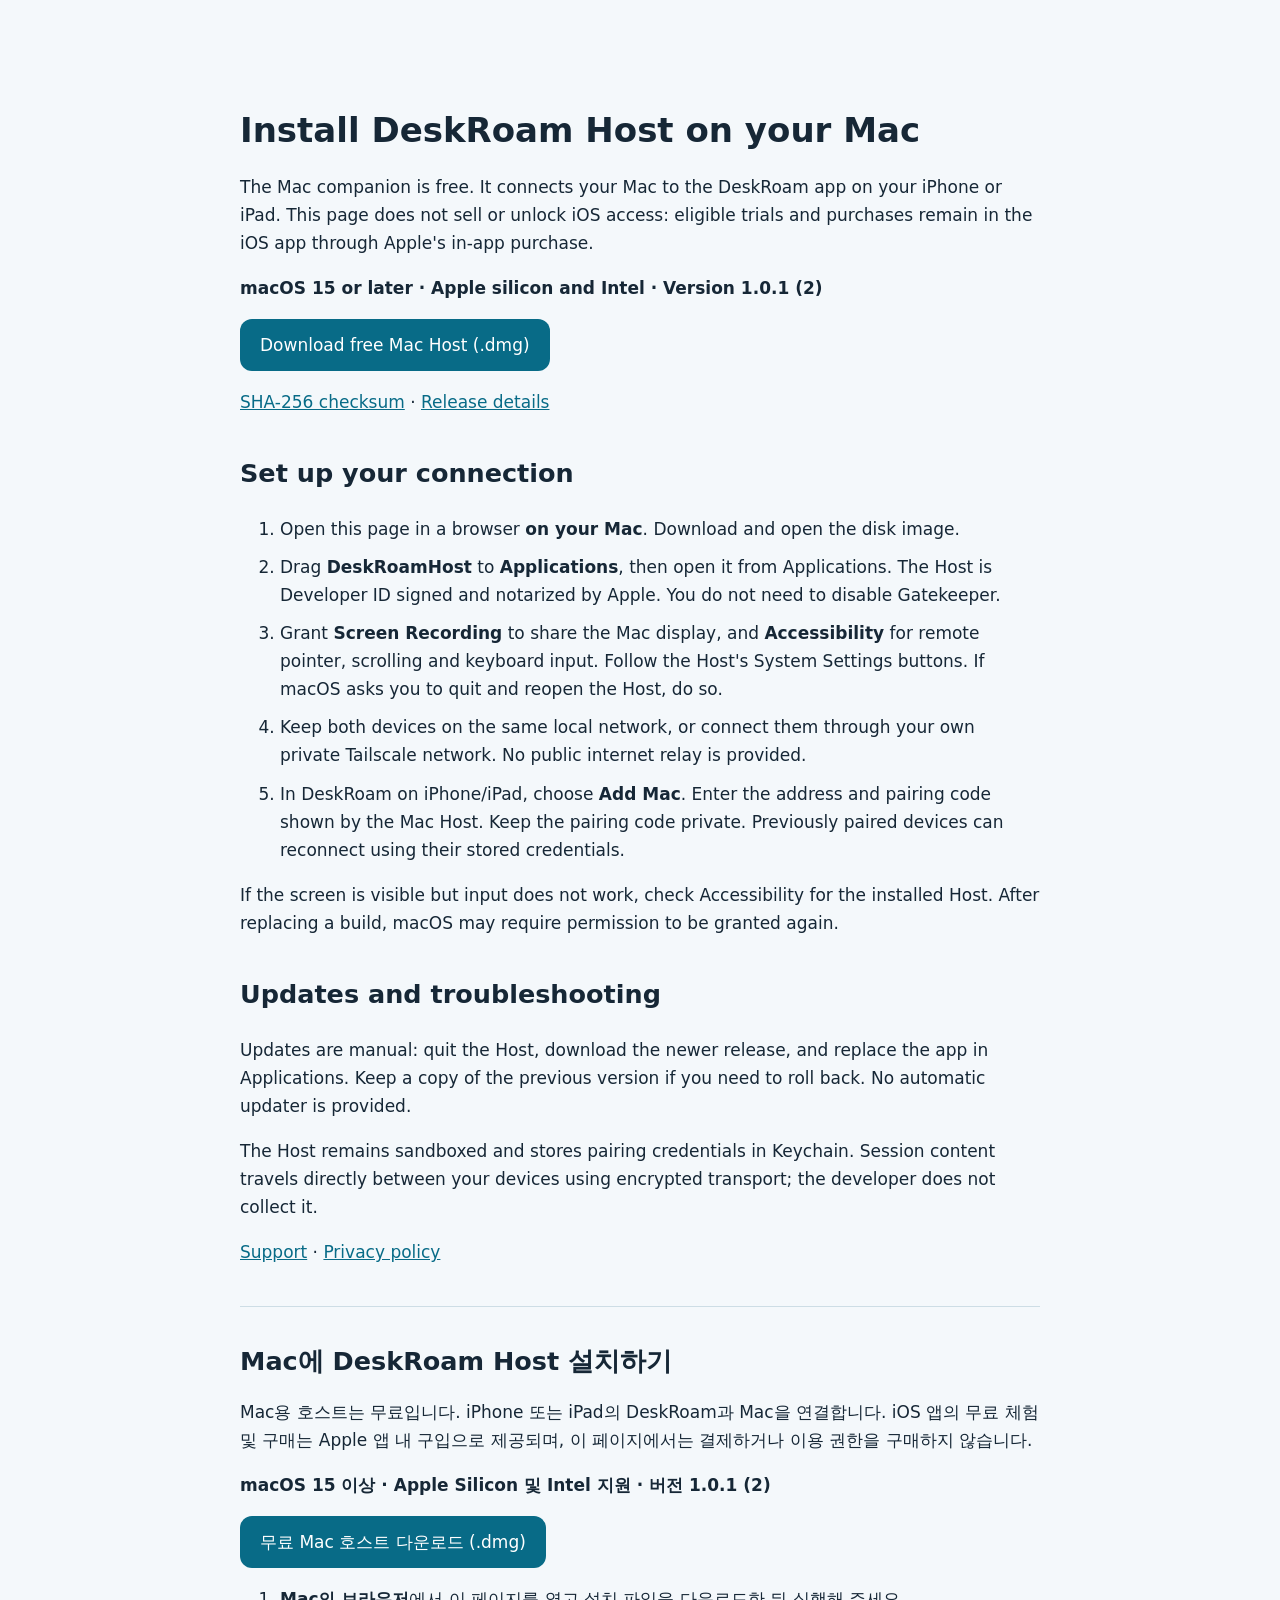
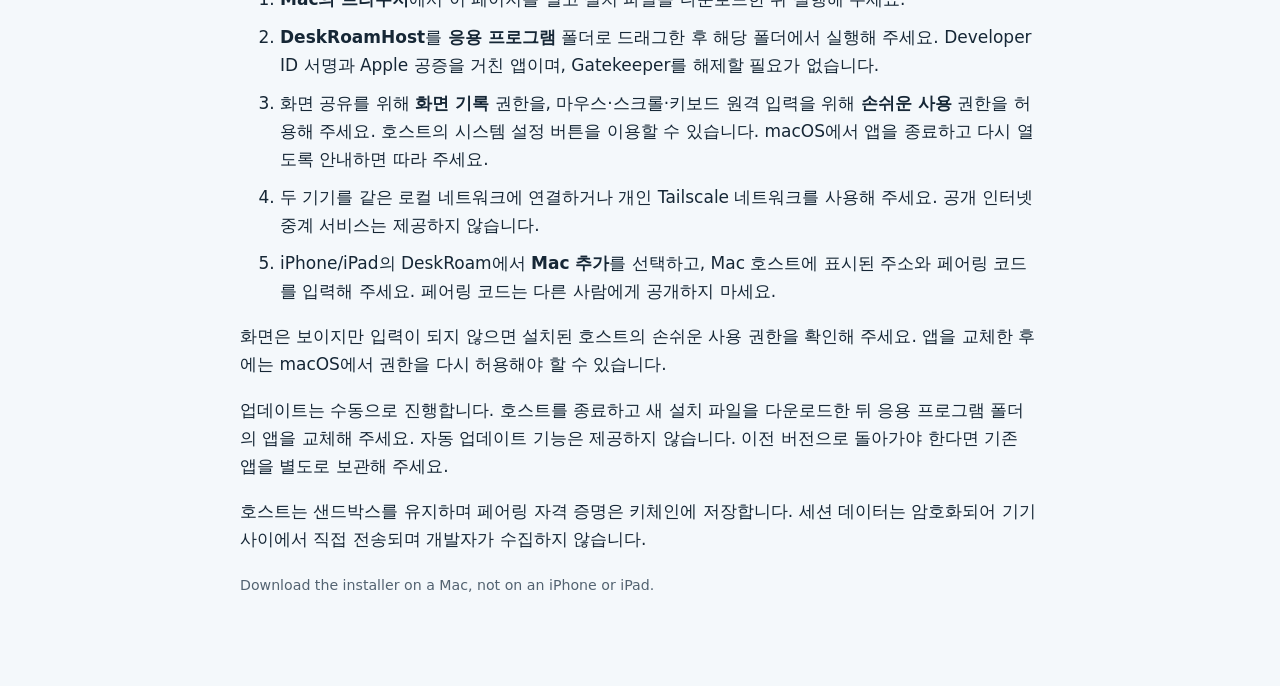
==== host.html @ 6f06b40e "Publish free DeskRoam Host installation guide" ====
<!doctype html>
<html lang="en"><head><meta charset="utf-8"><meta name="viewport" content="width=device-width,initial-scale=1"><title>Install DeskRoam Host</title>
<style>body{font:17px/1.65 system-ui,sans-serif;background:#f4f8fb;color:#162736;margin:0}main{max-width:800px;margin:60px auto;padding:28px}h1{line-height:1.15}a{color:#086b87}.download{display:inline-block;background:#086b87;color:white;padding:12px 20px;border-radius:12px;text-decoration:none}section{margin-top:36px}code{word-break:break-all}small{color:#536371}li{margin:10px 0}hr{border:0;border-top:1px solid #cddde5;margin:40px 0}</style></head>
<body><main><h1>Install DeskRoam Host on your Mac</h1>
<p>The Mac companion is free. It connects your Mac to the DeskRoam app on your iPhone or iPad. This page does not sell or unlock iOS access: eligible trials and purchases remain in the iOS app through Apple's in-app purchase.</p>
<p><strong>macOS 15 or later · Apple silicon and Intel · Version 1.0.1 (2)</strong></p>
<a class="download" href="https://github.com/kelvin1024/deskroam-privacy/releases/download/host-v1.0.1-build2/DeskRoamHost-1.0.1-2.dmg">Download free Mac Host (.dmg)</a>
<p><a href="https://github.com/kelvin1024/deskroam-privacy/releases/download/host-v1.0.1-build2/SHA256SUMS.txt">SHA-256 checksum</a> · <a href="https://github.com/kelvin1024/deskroam-privacy/releases/tag/host-v1.0.1-build2">Release details</a></p>
<section><h2>Set up your connection</h2><ol>
<li>Open this page in a browser <strong>on your Mac</strong>. Download and open the disk image.</li>
<li>Drag <strong>DeskRoamHost</strong> to <strong>Applications</strong>, then open it from Applications. The Host is Developer ID signed and notarized by Apple. You do not need to disable Gatekeeper.</li>
<li>Grant <strong>Screen Recording</strong> to share the Mac display, and <strong>Accessibility</strong> for remote pointer, scrolling and keyboard input. Follow the Host's System Settings buttons. If macOS asks you to quit and reopen the Host, do so.</li>
<li>Keep both devices on the same local network, or connect them through your own private Tailscale network. No public internet relay is provided.</li>
<li>In DeskRoam on iPhone/iPad, choose <strong>Add Mac</strong>. Enter the address and pairing code shown by the Mac Host. Keep the pairing code private. Previously paired devices can reconnect using their stored credentials.</li>
</ol><p>If the screen is visible but input does not work, check Accessibility for the installed Host. After replacing a build, macOS may require permission to be granted again.</p></section>
<section><h2>Updates and troubleshooting</h2><p>Updates are manual: quit the Host, download the newer release, and replace the app in Applications. Keep a copy of the previous version if you need to roll back. No automatic updater is provided.</p><p>The Host remains sandboxed and stores pairing credentials in Keychain. Session content travels directly between your devices using encrypted transport; the developer does not collect it.</p><p><a href="./support.html">Support</a> · <a href="./">Privacy policy</a></p></section>
<hr><section lang="ko"><h1>Mac에 DeskRoam Host 설치하기</h1>
<p>Mac용 호스트는 무료입니다. iPhone 또는 iPad의 DeskRoam과 Mac을 연결합니다. iOS 앱의 무료 체험 및 구매는 Apple 앱 내 구입으로 제공되며, 이 페이지에서는 결제하거나 이용 권한을 구매하지 않습니다.</p>
<p><strong>macOS 15 이상 · Apple Silicon 및 Intel 지원 · 버전 1.0.1 (2)</strong></p>
<a class="download" href="https://github.com/kelvin1024/deskroam-privacy/releases/download/host-v1.0.1-build2/DeskRoamHost-1.0.1-2.dmg">무료 Mac 호스트 다운로드 (.dmg)</a>
<ol><li><strong>Mac의 브라우저</strong>에서 이 페이지를 열고 설치 파일을 다운로드한 뒤 실행해 주세요.</li>
<li><strong>DeskRoamHost</strong>를 <strong>응용 프로그램</strong> 폴더로 드래그한 후 해당 폴더에서 실행해 주세요. Developer ID 서명과 Apple 공증을 거친 앱이며, Gatekeeper를 해제할 필요가 없습니다.</li>
<li>화면 공유를 위해 <strong>화면 기록</strong> 권한을, 마우스·스크롤·키보드 원격 입력을 위해 <strong>손쉬운 사용</strong> 권한을 허용해 주세요. 호스트의 시스템 설정 버튼을 이용할 수 있습니다. macOS에서 앱을 종료하고 다시 열도록 안내하면 따라 주세요.</li>
<li>두 기기를 같은 로컬 네트워크에 연결하거나 개인 Tailscale 네트워크를 사용해 주세요. 공개 인터넷 중계 서비스는 제공하지 않습니다.</li>
<li>iPhone/iPad의 DeskRoam에서 <strong>Mac 추가</strong>를 선택하고, Mac 호스트에 표시된 주소와 페어링 코드를 입력해 주세요. 페어링 코드는 다른 사람에게 공개하지 마세요.</li></ol>
<p>화면은 보이지만 입력이 되지 않으면 설치된 호스트의 손쉬운 사용 권한을 확인해 주세요. 앱을 교체한 후에는 macOS에서 권한을 다시 허용해야 할 수 있습니다.</p>
<p>업데이트는 수동으로 진행합니다. 호스트를 종료하고 새 설치 파일을 다운로드한 뒤 응용 프로그램 폴더의 앱을 교체해 주세요. 자동 업데이트 기능은 제공하지 않습니다. 이전 버전으로 돌아가야 한다면 기존 앱을 별도로 보관해 주세요.</p>
<p>호스트는 샌드박스를 유지하며 페어링 자격 증명은 키체인에 저장합니다. 세션 데이터는 암호화되어 기기 사이에서 직접 전송되며 개발자가 수집하지 않습니다.</p></section>
<small>Download the installer on a Mac, not on an iPhone or iPad.</small></main></body></html>
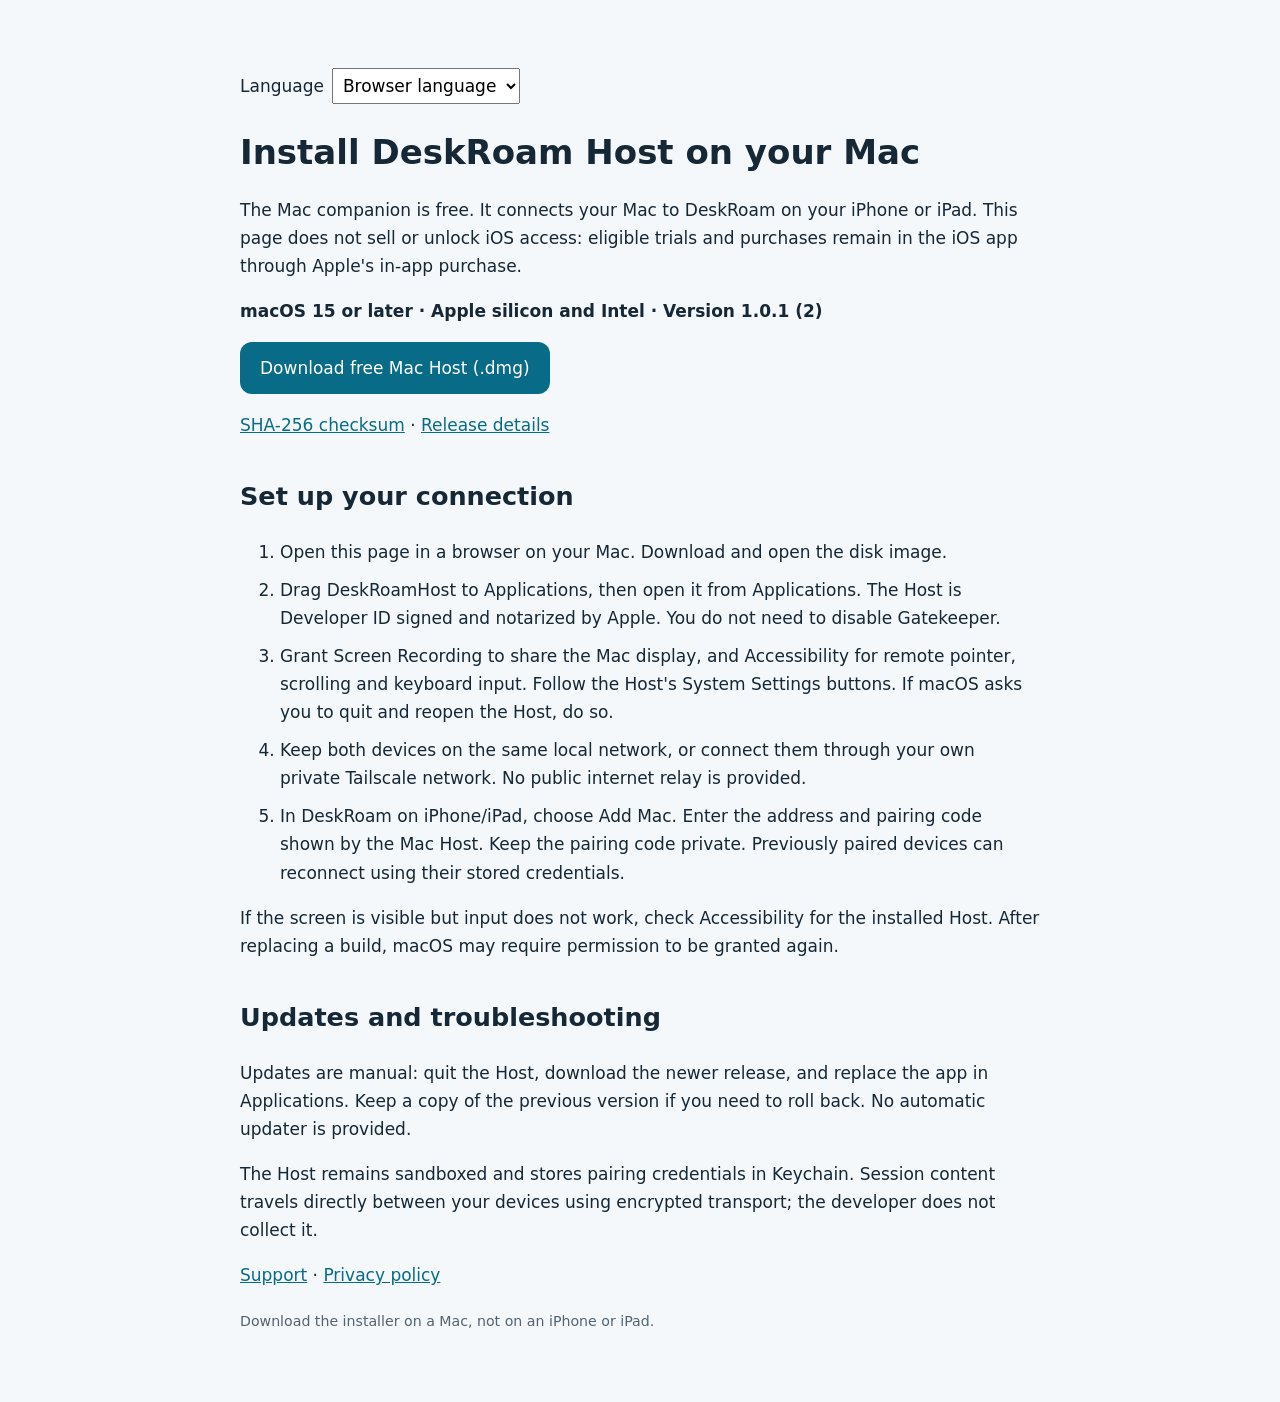
==== commit 9f0e7300: "Localize Host setup page using browser language" ====
--- a/host.html
+++ b/host.html
@@ -1,29 +1,143 @@
 <!doctype html>
 <html lang="en"><head><meta charset="utf-8"><meta name="viewport" content="width=device-width,initial-scale=1"><title>Install DeskRoam Host</title>
-<style>body{font:17px/1.65 system-ui,sans-serif;background:#f4f8fb;color:#162736;margin:0}main{max-width:800px;margin:60px auto;padding:28px}h1{line-height:1.15}a{color:#086b87}.download{display:inline-block;background:#086b87;color:white;padding:12px 20px;border-radius:12px;text-decoration:none}section{margin-top:36px}code{word-break:break-all}small{color:#536371}li{margin:10px 0}hr{border:0;border-top:1px solid #cddde5;margin:40px 0}</style></head>
-<body><main><h1>Install DeskRoam Host on your Mac</h1>
-<p>The Mac companion is free. It connects your Mac to the DeskRoam app on your iPhone or iPad. This page does not sell or unlock iOS access: eligible trials and purchases remain in the iOS app through Apple's in-app purchase.</p>
-<p><strong>macOS 15 or later · Apple silicon and Intel · Version 1.0.1 (2)</strong></p>
-<a class="download" href="https://github.com/kelvin1024/deskroam-privacy/releases/download/host-v1.0.1-build2/DeskRoamHost-1.0.1-2.dmg">Download free Mac Host (.dmg)</a>
-<p><a href="https://github.com/kelvin1024/deskroam-privacy/releases/download/host-v1.0.1-build2/SHA256SUMS.txt">SHA-256 checksum</a> · <a href="https://github.com/kelvin1024/deskroam-privacy/releases/tag/host-v1.0.1-build2">Release details</a></p>
-<section><h2>Set up your connection</h2><ol>
-<li>Open this page in a browser <strong>on your Mac</strong>. Download and open the disk image.</li>
-<li>Drag <strong>DeskRoamHost</strong> to <strong>Applications</strong>, then open it from Applications. The Host is Developer ID signed and notarized by Apple. You do not need to disable Gatekeeper.</li>
-<li>Grant <strong>Screen Recording</strong> to share the Mac display, and <strong>Accessibility</strong> for remote pointer, scrolling and keyboard input. Follow the Host's System Settings buttons. If macOS asks you to quit and reopen the Host, do so.</li>
-<li>Keep both devices on the same local network, or connect them through your own private Tailscale network. No public internet relay is provided.</li>
-<li>In DeskRoam on iPhone/iPad, choose <strong>Add Mac</strong>. Enter the address and pairing code shown by the Mac Host. Keep the pairing code private. Previously paired devices can reconnect using their stored credentials.</li>
-</ol><p>If the screen is visible but input does not work, check Accessibility for the installed Host. After replacing a build, macOS may require permission to be granted again.</p></section>
-<section><h2>Updates and troubleshooting</h2><p>Updates are manual: quit the Host, download the newer release, and replace the app in Applications. Keep a copy of the previous version if you need to roll back. No automatic updater is provided.</p><p>The Host remains sandboxed and stores pairing credentials in Keychain. Session content travels directly between your devices using encrypted transport; the developer does not collect it.</p><p><a href="./support.html">Support</a> · <a href="./">Privacy policy</a></p></section>
-<hr><section lang="ko"><h1>Mac에 DeskRoam Host 설치하기</h1>
-<p>Mac용 호스트는 무료입니다. iPhone 또는 iPad의 DeskRoam과 Mac을 연결합니다. iOS 앱의 무료 체험 및 구매는 Apple 앱 내 구입으로 제공되며, 이 페이지에서는 결제하거나 이용 권한을 구매하지 않습니다.</p>
-<p><strong>macOS 15 이상 · Apple Silicon 및 Intel 지원 · 버전 1.0.1 (2)</strong></p>
-<a class="download" href="https://github.com/kelvin1024/deskroam-privacy/releases/download/host-v1.0.1-build2/DeskRoamHost-1.0.1-2.dmg">무료 Mac 호스트 다운로드 (.dmg)</a>
-<ol><li><strong>Mac의 브라우저</strong>에서 이 페이지를 열고 설치 파일을 다운로드한 뒤 실행해 주세요.</li>
-<li><strong>DeskRoamHost</strong>를 <strong>응용 프로그램</strong> 폴더로 드래그한 후 해당 폴더에서 실행해 주세요. Developer ID 서명과 Apple 공증을 거친 앱이며, Gatekeeper를 해제할 필요가 없습니다.</li>
-<li>화면 공유를 위해 <strong>화면 기록</strong> 권한을, 마우스·스크롤·키보드 원격 입력을 위해 <strong>손쉬운 사용</strong> 권한을 허용해 주세요. 호스트의 시스템 설정 버튼을 이용할 수 있습니다. macOS에서 앱을 종료하고 다시 열도록 안내하면 따라 주세요.</li>
-<li>두 기기를 같은 로컬 네트워크에 연결하거나 개인 Tailscale 네트워크를 사용해 주세요. 공개 인터넷 중계 서비스는 제공하지 않습니다.</li>
-<li>iPhone/iPad의 DeskRoam에서 <strong>Mac 추가</strong>를 선택하고, Mac 호스트에 표시된 주소와 페어링 코드를 입력해 주세요. 페어링 코드는 다른 사람에게 공개하지 마세요.</li></ol>
-<p>화면은 보이지만 입력이 되지 않으면 설치된 호스트의 손쉬운 사용 권한을 확인해 주세요. 앱을 교체한 후에는 macOS에서 권한을 다시 허용해야 할 수 있습니다.</p>
-<p>업데이트는 수동으로 진행합니다. 호스트를 종료하고 새 설치 파일을 다운로드한 뒤 응용 프로그램 폴더의 앱을 교체해 주세요. 자동 업데이트 기능은 제공하지 않습니다. 이전 버전으로 돌아가야 한다면 기존 앱을 별도로 보관해 주세요.</p>
-<p>호스트는 샌드박스를 유지하며 페어링 자격 증명은 키체인에 저장합니다. 세션 데이터는 암호화되어 기기 사이에서 직접 전송되며 개발자가 수집하지 않습니다.</p></section>
-<small>Download the installer on a Mac, not on an iPhone or iPad.</small></main></body></html>
+<style>body{font:17px/1.65 system-ui,sans-serif;background:#f4f8fb;color:#162736;margin:0}main{max-width:800px;margin:40px auto;padding:28px}h1{line-height:1.2}a{color:#086b87}.download{display:inline-block;background:#086b87;color:white;padding:12px 20px;border-radius:12px;text-decoration:none}section{margin-top:36px}small{color:#536371}li{margin:10px 0}nav{margin-bottom:28px}select{font:inherit;max-width:100%;padding:6px;margin-left:8px}a:focus-visible,select:focus-visible{outline:3px solid #162736;outline-offset:4px}[hidden]{display:none}</style></head>
+<body><main>
+<nav id="locale-controls" hidden><label for="locale" data-i18n="language">Language</label><select id="locale"><option value="auto" data-i18n="auto">Browser language</option><option value="en">English</option><option value="ko">한국어</option><option value="de">Deutsch</option><option value="fr">Français</option><option value="ja">日本語</option><option value="zh-Hans">简体中文</option></select></nav>
+<h1 data-i18n="heading">Install DeskRoam Host on your Mac</h1>
+<p data-i18n="intro">The Mac companion is free. It connects your Mac to DeskRoam on your iPhone or iPad. This page does not sell or unlock iOS access: eligible trials and purchases remain in the iOS app through Apple's in-app purchase.</p>
+<p><strong data-i18n="requirements">macOS 15 or later · Apple silicon and Intel · Version 1.0.1 (2)</strong></p>
+<a class="download" data-i18n="download" href="https://github.com/kelvin1024/deskroam-privacy/releases/download/host-v1.0.1-build2/DeskRoamHost-1.0.1-2.dmg">Download free Mac Host (.dmg)</a>
+<p><a data-i18n="checksum" href="https://github.com/kelvin1024/deskroam-privacy/releases/download/host-v1.0.1-build2/SHA256SUMS.txt">SHA-256 checksum</a> · <a data-i18n="release" href="https://github.com/kelvin1024/deskroam-privacy/releases/tag/host-v1.0.1-build2">Release details</a></p>
+<section><h2 data-i18n="setup">Set up your connection</h2><ol>
+<li data-i18n="step1">Open this page in a browser on your Mac. Download and open the disk image.</li>
+<li data-i18n="step2">Drag DeskRoamHost to Applications, then open it from Applications. The Host is Developer ID signed and notarized by Apple. You do not need to disable Gatekeeper.</li>
+<li data-i18n="step3">Grant Screen Recording to share the Mac display, and Accessibility for remote pointer, scrolling and keyboard input. Follow the Host's System Settings buttons. If macOS asks you to quit and reopen the Host, do so.</li>
+<li data-i18n="step4">Keep both devices on the same local network, or connect them through your own private Tailscale network. No public internet relay is provided.</li>
+<li data-i18n="step5">In DeskRoam on iPhone/iPad, choose Add Mac. Enter the address and pairing code shown by the Mac Host. Keep the pairing code private. Previously paired devices can reconnect using their stored credentials.</li>
+</ol><p data-i18n="input">If the screen is visible but input does not work, check Accessibility for the installed Host. After replacing a build, macOS may require permission to be granted again.</p></section>
+<section><h2 data-i18n="updates">Updates and troubleshooting</h2><p data-i18n="manual">Updates are manual: quit the Host, download the newer release, and replace the app in Applications. Keep a copy of the previous version if you need to roll back. No automatic updater is provided.</p><p data-i18n="privacy">The Host remains sandboxed and stores pairing credentials in Keychain. Session content travels directly between your devices using encrypted transport; the developer does not collect it.</p><p><a data-i18n="support" href="./support.html">Support</a> · <a data-i18n="policy" href="./">Privacy policy</a></p></section>
+<small data-i18n="footer">Download the installer on a Mac, not on an iPhone or iPad.</small></main>
+<script>
+'use strict';
+(() => {
+  const messages = {
+    en: {
+      title: 'Install DeskRoam Host', language: 'Language', auto: 'Browser language', heading: 'Install DeskRoam Host on your Mac',
+      intro: "The Mac companion is free. It connects your Mac to DeskRoam on your iPhone or iPad. This page does not sell or unlock iOS access: eligible trials and purchases remain in the iOS app through Apple's in-app purchase.",
+      requirements: 'macOS 15 or later · Apple silicon and Intel · Version 1.0.1 (2)', download: 'Download free Mac Host (.dmg)', checksum: 'SHA-256 checksum', release: 'Release details', setup: 'Set up your connection',
+      step1: 'Open this page in a browser on your Mac. Download and open the disk image.',
+      step2: 'Drag DeskRoamHost to Applications, then open it from Applications. The Host is Developer ID signed and notarized by Apple. You do not need to disable Gatekeeper.',
+      step3: "Grant Screen Recording to share the Mac display, and Accessibility for remote pointer, scrolling and keyboard input. Follow the Host's System Settings buttons. If macOS asks you to quit and reopen the Host, do so.",
+      step4: 'Keep both devices on the same local network, or connect them through your own private Tailscale network. No public internet relay is provided.',
+      step5: 'In DeskRoam on iPhone/iPad, choose Add Mac. Enter the address and pairing code shown by the Mac Host. Keep the pairing code private. Previously paired devices can reconnect using their stored credentials.',
+      input: 'If the screen is visible but input does not work, check Accessibility for the installed Host. After replacing a build, macOS may require permission to be granted again.',
+      updates: 'Updates and troubleshooting', manual: 'Updates are manual: quit the Host, download the newer release, and replace the app in Applications. Keep a copy of the previous version if you need to roll back. No automatic updater is provided.',
+      privacy: 'The Host remains sandboxed and stores pairing credentials in Keychain. Session content travels directly between your devices using encrypted transport; the developer does not collect it.', support: 'Support', policy: 'Privacy policy', footer: 'Download the installer on a Mac, not on an iPhone or iPad.'
+    },
+    ko: {
+      title: 'DeskRoam Host 설치', language: '언어', auto: '브라우저 언어', heading: 'Mac에 DeskRoam Host 설치하기',
+      intro: 'Mac용 호스트는 무료입니다. iPhone 또는 iPad의 DeskRoam과 Mac을 연결합니다. 이용 대상에 해당하는 무료 체험과 구매는 iOS 앱에서 Apple 앱 내 구입으로 제공되며, 이 페이지에서는 결제하거나 iOS 앱 이용 권한을 구매하지 않습니다.',
+      requirements: 'macOS 15 이상 · Apple Silicon 및 Intel 지원 · 버전 1.0.1 (2)', download: '무료 Mac 호스트 다운로드 (.dmg)', checksum: 'SHA-256 체크섬', release: '출시 정보', setup: '연결 설정하기',
+      step1: 'Mac의 브라우저에서 이 페이지를 열고 설치 파일을 다운로드한 뒤 실행해 주세요.',
+      step2: 'DeskRoamHost를 응용 프로그램 폴더로 드래그한 후 해당 폴더에서 실행해 주세요. Developer ID 서명과 Apple 공증을 거친 앱이며, Gatekeeper를 해제할 필요가 없습니다.',
+      step3: '화면 공유를 위해 화면 기록 권한을, 마우스·스크롤·키보드 원격 입력을 위해 손쉬운 사용 권한을 허용해 주세요. 호스트의 시스템 설정 버튼을 이용해 주세요. macOS에서 앱을 종료하고 다시 열도록 안내하면 따라 주세요.',
+      step4: '두 기기를 같은 로컬 네트워크에 연결하거나 개인 Tailscale 네트워크를 사용해 주세요. 공개 인터넷 중계 서비스는 제공하지 않습니다.',
+      step5: 'iPhone/iPad의 DeskRoam에서 Mac 추가를 선택하고, Mac 호스트에 표시된 주소와 페어링 코드를 입력해 주세요. 페어링 코드는 다른 사람에게 공개하지 마세요. 이미 페어링된 기기는 저장된 자격 증명으로 다시 연결할 수 있습니다.',
+      input: '화면은 보이지만 입력이 되지 않으면 설치된 호스트의 손쉬운 사용 권한을 확인해 주세요. 앱을 교체한 후에는 macOS에서 권한을 다시 허용해야 할 수 있습니다.',
+      updates: '업데이트 및 문제 해결', manual: '업데이트는 수동으로 진행합니다. 호스트를 종료하고 새 설치 파일을 다운로드한 뒤 응용 프로그램 폴더의 앱을 교체해 주세요. 이전 버전으로 돌아가야 한다면 기존 앱을 별도로 보관해 주세요. 자동 업데이트 기능은 제공하지 않습니다.',
+      privacy: '호스트는 샌드박스를 유지하며 페어링 자격 증명은 키체인에 저장합니다. 세션 데이터는 암호화되어 기기 사이에서 직접 전송되며 개발자가 수집하지 않습니다.', support: '지원', policy: '개인정보 처리방침', footer: '설치 파일은 iPhone이나 iPad가 아닌 Mac에서 다운로드해 주세요.'
+    },
+    de: {
+      title: 'DeskRoam Host installieren', language: 'Sprache', auto: 'Browsersprache', heading: 'DeskRoam Host auf Ihrem Mac installieren',
+      intro: 'Die Mac-Begleitapp ist kostenlos. Sie verbindet Ihren Mac mit DeskRoam auf Ihrem iPhone oder iPad. Diese Seite verkauft oder aktiviert keinen iOS-Zugang: Verfügbare Testangebote und Käufe erfolgen weiterhin in der iOS-App über Apples In-App-Käufe.',
+      requirements: 'macOS 15 oder neuer · Apple Silicon und Intel · Version 1.0.1 (2)', download: 'Kostenlosen Mac-Host herunterladen (.dmg)', checksum: 'SHA-256-Prüfsumme', release: 'Versionsinformationen', setup: 'Verbindung einrichten',
+      step1: 'Öffnen Sie diese Seite im Browser auf Ihrem Mac. Laden Sie das Disk-Image herunter und öffnen Sie es.',
+      step2: 'Ziehen Sie DeskRoamHost in den Ordner Programme und öffnen Sie die App dort. Der Host ist mit Developer ID signiert und von Apple notarisiert. Sie müssen Gatekeeper nicht deaktivieren.',
+      step3: 'Erlauben Sie die Bildschirmaufnahme zum Teilen des Mac-Bildschirms und die Bedienungshilfen für die Fernsteuerung von Mauszeiger, Scrollen und Tastatureingaben. Nutzen Sie die Schaltflächen für die Systemeinstellungen im Host. Falls macOS Sie zum Beenden und erneuten Öffnen auffordert, folgen Sie dieser Aufforderung.',
+      step4: 'Verbinden Sie beide Geräte mit demselben lokalen Netzwerk oder über Ihr eigenes privates Tailscale-Netzwerk. Es wird kein öffentlicher Internet-Relay bereitgestellt.',
+      step5: 'Wählen Sie in DeskRoam auf Ihrem iPhone/iPad „Mac hinzufügen“. Geben Sie die im Mac-Host angezeigte Adresse und den Kopplungscode ein. Halten Sie den Code geheim. Bereits gekoppelte Geräte können sich mit ihren gespeicherten Zugangsdaten erneut verbinden.',
+      input: 'Wenn der Bildschirm sichtbar ist, aber Eingaben nicht funktionieren, prüfen Sie die Berechtigung für Bedienungshilfen des installierten Hosts. Nach dem Ersetzen einer Version kann macOS eine erneute Freigabe verlangen.',
+      updates: 'Updates und Fehlerbehebung', manual: 'Updates erfolgen manuell: Beenden Sie den Host, laden Sie die neuere Version herunter und ersetzen Sie die App im Ordner Programme. Bewahren Sie bei Bedarf eine Kopie der vorherigen Version auf. Ein automatisches Updateprogramm wird nicht bereitgestellt.',
+      privacy: 'Der Host bleibt in einer Sandbox und speichert Kopplungsdaten im Schlüsselbund. Sitzungsinhalte werden verschlüsselt direkt zwischen Ihren Geräten übertragen; der Entwickler sammelt sie nicht.', support: 'Support', policy: 'Datenschutzerklärung', footer: 'Laden Sie das Installationsprogramm auf einem Mac herunter, nicht auf einem iPhone oder iPad.'
+    },
+    fr: {
+      title: 'Installer DeskRoam Host', language: 'Langue', auto: 'Langue du navigateur', heading: 'Installer DeskRoam Host sur votre Mac',
+      intro: 'L’app compagnon pour Mac est gratuite. Elle connecte votre Mac à DeskRoam sur votre iPhone ou iPad. Cette page ne vend ni ne débloque l’accès à iOS : les essais éligibles et les achats restent proposés dans l’app iOS via les achats intégrés Apple.',
+      requirements: 'macOS 15 ou version ultérieure · Apple Silicon et Intel · Version 1.0.1 (2)', download: 'Télécharger le Host Mac gratuit (.dmg)', checksum: 'Somme de contrôle SHA-256', release: 'Informations sur la version', setup: 'Configurer votre connexion',
+      step1: 'Ouvrez cette page dans un navigateur sur votre Mac. Téléchargez et ouvrez l’image disque.',
+      step2: 'Faites glisser DeskRoamHost dans Applications, puis ouvrez l’app depuis ce dossier. Le Host est signé avec Developer ID et notarié par Apple. Vous n’avez pas besoin de désactiver Gatekeeper.',
+      step3: 'Autorisez l’enregistrement de l’écran pour partager l’écran du Mac et l’accessibilité pour contrôler le pointeur, le défilement et la saisie au clavier à distance. Utilisez les boutons Réglages Système du Host. Si macOS vous demande de quitter puis de rouvrir le Host, suivez cette instruction.',
+      step4: 'Connectez les deux appareils au même réseau local ou à votre propre réseau privé Tailscale. Aucun relais Internet public n’est fourni.',
+      step5: 'Dans DeskRoam sur iPhone/iPad, choisissez « Ajouter un Mac ». Saisissez l’adresse et le code de jumelage affichés par le Host Mac. Gardez ce code confidentiel. Les appareils déjà jumelés peuvent se reconnecter avec leurs identifiants enregistrés.',
+      input: 'Si l’écran est visible mais que la saisie ne fonctionne pas, vérifiez l’autorisation d’accessibilité du Host installé. Après le remplacement d’une version, macOS peut demander une nouvelle autorisation.',
+      updates: 'Mises à jour et dépannage', manual: 'Les mises à jour sont manuelles : quittez le Host, téléchargez la nouvelle version et remplacez l’app dans Applications. Conservez une copie de la version précédente si vous souhaitez pouvoir revenir en arrière. Aucun programme de mise à jour automatique n’est fourni.',
+      privacy: 'Le Host reste en environnement sandbox et conserve les identifiants de jumelage dans le trousseau. Le contenu des sessions est transmis directement entre vos appareils via une connexion chiffrée ; le développeur ne le collecte pas.', support: 'Assistance', policy: 'Politique de confidentialité', footer: 'Téléchargez le programme d’installation sur un Mac, et non sur un iPhone ou iPad.'
+    },
+    ja: {
+      title: 'DeskRoam Hostのインストール', language: '言語', auto: 'ブラウザの言語', heading: 'MacにDeskRoam Hostをインストール',
+      intro: 'Mac用のホストは無料です。MacとiPhoneまたはiPadのDeskRoamを接続します。このページではiOSアプリの利用権を販売・解除しません。対象となる無料トライアルと購入は、引き続きiOSアプリ内でAppleのアプリ内課金を通じて提供されます。',
+      requirements: 'macOS 15以降 · Apple SiliconとIntelに対応 · バージョン1.0.1 (2)', download: '無料のMacホストをダウンロード (.dmg)', checksum: 'SHA-256チェックサム', release: 'リリース情報', setup: '接続の設定',
+      step1: 'Macのブラウザでこのページを開き、ディスクイメージをダウンロードして開いてください。',
+      step2: 'DeskRoamHostを「アプリケーション」フォルダにドラッグし、そのフォルダから起動してください。ホストはDeveloper IDで署名され、Appleの公証を受けています。Gatekeeperを無効にする必要はありません。',
+      step3: 'Macの画面を共有するには「画面収録」を、ポインタ・スクロール・キーボードを遠隔操作するには「アクセシビリティ」を許可してください。ホストのシステム設定ボタンをご利用ください。macOSから終了して再度開くよう求められた場合は、その案内に従ってください。',
+      step4: '両方のデバイスを同じローカルネットワークに接続するか、ご自身のプライベートなTailscaleネットワークをご利用ください。公開インターネット中継サービスは提供していません。',
+      step5: 'iPhone/iPadのDeskRoamで「Macを追加」を選び、Macホストに表示されたアドレスとペアリングコードを入力してください。コードは他の人に公開しないでください。ペアリング済みのデバイスは、保存された認証情報で再接続できます。',
+      input: '画面は表示されても入力できない場合は、インストール済みホストのアクセシビリティ権限をご確認ください。アプリを置き換えた後は、macOSで権限の再許可が必要になる場合があります。',
+      updates: 'アップデートとトラブルシューティング', manual: 'アップデートは手動です。ホストを終了し、新しいリリースをダウンロードして「アプリケーション」フォルダのアプリを置き換えてください。元に戻す必要がある場合に備えて、以前のバージョンを保管してください。自動アップデート機能は提供していません。',
+      privacy: 'ホストはサンドボックスを維持し、ペアリングの認証情報をキーチェーンに保存します。セッションの内容は暗号化され、デバイス間で直接送信されます。開発者は収集しません。', support: 'サポート', policy: 'プライバシーポリシー', footer: 'インストーラはiPhoneやiPadではなく、Macでダウンロードしてください。'
+    },
+    'zh-Hans': {
+      title: '安装DeskRoam Host', language: '语言', auto: '浏览器语言', heading: '在Mac上安装DeskRoam Host',
+      intro: 'Mac端主机应用免费提供，可将您的Mac连接到iPhone或iPad上的DeskRoam。本页面不出售或解锁iOS应用的使用权限：符合条件的试用和购买仍通过iOS应用内的Apple App内购买提供。',
+      requirements: 'macOS 15或更高版本 · 支持Apple Silicon和Intel · 版本1.0.1 (2)', download: '下载免费Mac主机 (.dmg)', checksum: 'SHA-256校验和', release: '版本详情', setup: '设置连接',
+      step1: '请在Mac的浏览器中打开此页面，下载并打开磁盘映像。',
+      step2: '请将DeskRoamHost拖入“应用程序”文件夹，然后从该文件夹打开。主机应用已使用Developer ID签名并通过Apple公证，无需关闭Gatekeeper。',
+      step3: '请允许“屏幕录制”以共享Mac屏幕，并允许“辅助功能”以远程控制指针、滚动和键盘输入。请使用主机中的系统设置按钮。如果macOS要求退出并重新打开主机，请按照提示操作。',
+      step4: '请将两台设备连接到同一本地网络，或使用您自己的私有Tailscale网络。不提供公共互联网中继服务。',
+      step5: '请在iPhone/iPad的DeskRoam中选择“添加Mac”，输入Mac主机显示的地址和配对码。请勿向他人公开配对码。已配对的设备可以使用已保存的凭据重新连接。',
+      input: '如果能看到屏幕但无法输入，请检查已安装主机的辅助功能权限。替换应用版本后，macOS可能要求重新授予权限。',
+      updates: '更新与故障排查', manual: '更新需要手动操作：请退出主机，下载新版本，并替换“应用程序”文件夹中的应用。如需回退，请保留旧版本的副本。不提供自动更新程序。',
+      privacy: '主机保留沙盒保护，并将配对凭据存储在钥匙串中。会话内容通过加密连接在您的设备之间直接传输，开发者不会收集这些内容。', support: '支持', policy: '隐私政策', footer: '请在Mac上下载安装程序，而不是在iPhone或iPad上下载。'
+    }
+  };
+  function supportedLocale(value) {
+    if (typeof value !== 'string') return null;
+    const tag = value.trim();
+    if (tag.length > 64 || !/^[a-z]{2,3}(?:-[a-z0-9]{2,8})*$/i.test(tag)) return null;
+    let parsed;
+    try { parsed = new Intl.Locale(tag); } catch { return null; }
+    if (['en', 'ko', 'de', 'fr', 'ja'].includes(parsed.language)) return parsed.language;
+    if (parsed.language !== 'zh') return null;
+    if (parsed.script === 'Hant') return null;
+    if (parsed.script === 'Hans') return 'zh-Hans';
+    return !parsed.script && ['CN', 'SG'].includes(parsed.region) ? 'zh-Hans' : null;
+  }
+  function browserLocale() {
+    const preferences = Array.isArray(navigator.languages) ? navigator.languages : [];
+    for (const value of [...preferences, navigator.language]) {
+      const locale = supportedLocale(value);
+      if (locale) return locale;
+    }
+    return 'en';
+  }
+  const selector = document.getElementById('locale');
+  function applyLocale(locale) {
+    const strings = messages[locale];
+    document.documentElement.lang = locale;
+    document.title = strings.title;
+    document.querySelectorAll('[data-i18n]').forEach(node => { node.textContent = strings[node.dataset.i18n]; });
+  }
+  const override = supportedLocale(new URLSearchParams(location.search).get('lang'));
+  selector.value = override || 'auto';
+  applyLocale(override || browserLocale());
+  selector.addEventListener('change', () => {
+    const selected = supportedLocale(selector.value);
+    applyLocale(selected || browserLocale());
+    const url = new URL(location.href);
+    if (selected) url.searchParams.set('lang', selected);
+    else url.searchParams.delete('lang');
+    history.replaceState(null, '', url.href);
+  });
+  document.getElementById('locale-controls').hidden = false;
+})();
+</script></body></html>
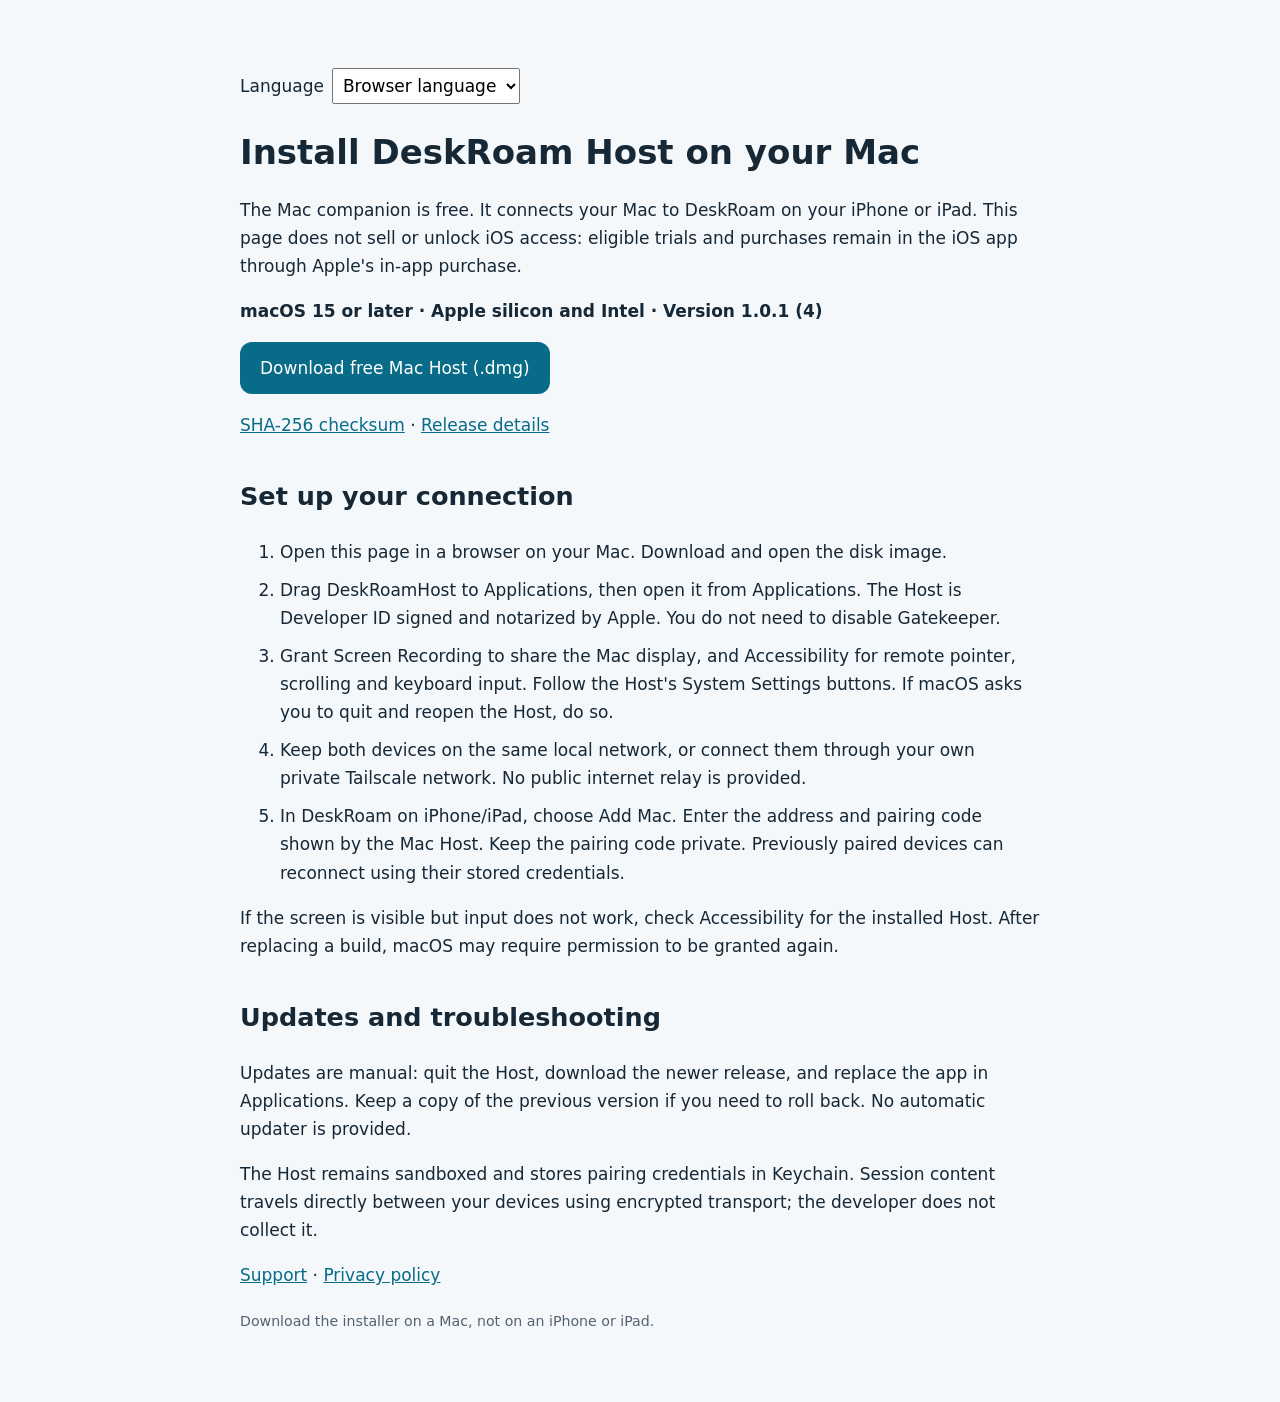
==== commit fbee5f5a: "Publish DeskRoam Host 1.0.1 build 4 download" ====
--- a/host.html
+++ b/host.html
@@ -5,9 +5,9 @@
 <nav id="locale-controls" hidden><label for="locale" data-i18n="language">Language</label><select id="locale"><option value="auto" data-i18n="auto">Browser language</option><option value="en">English</option><option value="ko">한국어</option><option value="de">Deutsch</option><option value="fr">Français</option><option value="ja">日本語</option><option value="zh-Hans">简体中文</option></select></nav>
 <h1 data-i18n="heading">Install DeskRoam Host on your Mac</h1>
 <p data-i18n="intro">The Mac companion is free. It connects your Mac to DeskRoam on your iPhone or iPad. This page does not sell or unlock iOS access: eligible trials and purchases remain in the iOS app through Apple's in-app purchase.</p>
-<p><strong data-i18n="requirements">macOS 15 or later · Apple silicon and Intel · Version 1.0.1 (2)</strong></p>
-<a class="download" data-i18n="download" href="https://github.com/kelvin1024/deskroam-privacy/releases/download/host-v1.0.1-build2/DeskRoamHost-1.0.1-2.dmg">Download free Mac Host (.dmg)</a>
-<p><a data-i18n="checksum" href="https://github.com/kelvin1024/deskroam-privacy/releases/download/host-v1.0.1-build2/SHA256SUMS.txt">SHA-256 checksum</a> · <a data-i18n="release" href="https://github.com/kelvin1024/deskroam-privacy/releases/tag/host-v1.0.1-build2">Release details</a></p>
+<p><strong data-i18n="requirements">macOS 15 or later · Apple silicon and Intel · Version 1.0.1 (4)</strong></p>
+<a class="download" data-i18n="download" href="https://github.com/kelvin1024/deskroam-privacy/releases/download/host-v1.0.1-build4/DeskRoamHost-1.0.1-4.dmg">Download free Mac Host (.dmg)</a>
+<p><a data-i18n="checksum" href="https://github.com/kelvin1024/deskroam-privacy/releases/download/host-v1.0.1-build4/SHA256SUMS.txt">SHA-256 checksum</a> · <a data-i18n="release" href="https://github.com/kelvin1024/deskroam-privacy/releases/tag/host-v1.0.1-build4">Release details</a></p>
 <section><h2 data-i18n="setup">Set up your connection</h2><ol>
 <li data-i18n="step1">Open this page in a browser on your Mac. Download and open the disk image.</li>
 <li data-i18n="step2">Drag DeskRoamHost to Applications, then open it from Applications. The Host is Developer ID signed and notarized by Apple. You do not need to disable Gatekeeper.</li>
@@ -24,7 +24,7 @@
     en: {
       title: 'Install DeskRoam Host', language: 'Language', auto: 'Browser language', heading: 'Install DeskRoam Host on your Mac',
       intro: "The Mac companion is free. It connects your Mac to DeskRoam on your iPhone or iPad. This page does not sell or unlock iOS access: eligible trials and purchases remain in the iOS app through Apple's in-app purchase.",
-      requirements: 'macOS 15 or later · Apple silicon and Intel · Version 1.0.1 (2)', download: 'Download free Mac Host (.dmg)', checksum: 'SHA-256 checksum', release: 'Release details', setup: 'Set up your connection',
+      requirements: 'macOS 15 or later · Apple silicon and Intel · Version 1.0.1 (4)', download: 'Download free Mac Host (.dmg)', checksum: 'SHA-256 checksum', release: 'Release details', setup: 'Set up your connection',
       step1: 'Open this page in a browser on your Mac. Download and open the disk image.',
       step2: 'Drag DeskRoamHost to Applications, then open it from Applications. The Host is Developer ID signed and notarized by Apple. You do not need to disable Gatekeeper.',
       step3: "Grant Screen Recording to share the Mac display, and Accessibility for remote pointer, scrolling and keyboard input. Follow the Host's System Settings buttons. If macOS asks you to quit and reopen the Host, do so.",
@@ -37,7 +37,7 @@
     ko: {
       title: 'DeskRoam Host 설치', language: '언어', auto: '브라우저 언어', heading: 'Mac에 DeskRoam Host 설치하기',
       intro: 'Mac용 호스트는 무료입니다. iPhone 또는 iPad의 DeskRoam과 Mac을 연결합니다. 이용 대상에 해당하는 무료 체험과 구매는 iOS 앱에서 Apple 앱 내 구입으로 제공되며, 이 페이지에서는 결제하거나 iOS 앱 이용 권한을 구매하지 않습니다.',
-      requirements: 'macOS 15 이상 · Apple Silicon 및 Intel 지원 · 버전 1.0.1 (2)', download: '무료 Mac 호스트 다운로드 (.dmg)', checksum: 'SHA-256 체크섬', release: '출시 정보', setup: '연결 설정하기',
+      requirements: 'macOS 15 이상 · Apple Silicon 및 Intel 지원 · 버전 1.0.1 (4)', download: '무료 Mac 호스트 다운로드 (.dmg)', checksum: 'SHA-256 체크섬', release: '출시 정보', setup: '연결 설정하기',
       step1: 'Mac의 브라우저에서 이 페이지를 열고 설치 파일을 다운로드한 뒤 실행해 주세요.',
       step2: 'DeskRoamHost를 응용 프로그램 폴더로 드래그한 후 해당 폴더에서 실행해 주세요. Developer ID 서명과 Apple 공증을 거친 앱이며, Gatekeeper를 해제할 필요가 없습니다.',
       step3: '화면 공유를 위해 화면 기록 권한을, 마우스·스크롤·키보드 원격 입력을 위해 손쉬운 사용 권한을 허용해 주세요. 호스트의 시스템 설정 버튼을 이용해 주세요. macOS에서 앱을 종료하고 다시 열도록 안내하면 따라 주세요.',
@@ -50,7 +50,7 @@
     de: {
       title: 'DeskRoam Host installieren', language: 'Sprache', auto: 'Browsersprache', heading: 'DeskRoam Host auf Ihrem Mac installieren',
       intro: 'Die Mac-Begleitapp ist kostenlos. Sie verbindet Ihren Mac mit DeskRoam auf Ihrem iPhone oder iPad. Diese Seite verkauft oder aktiviert keinen iOS-Zugang: Verfügbare Testangebote und Käufe erfolgen weiterhin in der iOS-App über Apples In-App-Käufe.',
-      requirements: 'macOS 15 oder neuer · Apple Silicon und Intel · Version 1.0.1 (2)', download: 'Kostenlosen Mac-Host herunterladen (.dmg)', checksum: 'SHA-256-Prüfsumme', release: 'Versionsinformationen', setup: 'Verbindung einrichten',
+      requirements: 'macOS 15 oder neuer · Apple Silicon und Intel · Version 1.0.1 (4)', download: 'Kostenlosen Mac-Host herunterladen (.dmg)', checksum: 'SHA-256-Prüfsumme', release: 'Versionsinformationen', setup: 'Verbindung einrichten',
       step1: 'Öffnen Sie diese Seite im Browser auf Ihrem Mac. Laden Sie das Disk-Image herunter und öffnen Sie es.',
       step2: 'Ziehen Sie DeskRoamHost in den Ordner Programme und öffnen Sie die App dort. Der Host ist mit Developer ID signiert und von Apple notarisiert. Sie müssen Gatekeeper nicht deaktivieren.',
       step3: 'Erlauben Sie die Bildschirmaufnahme zum Teilen des Mac-Bildschirms und die Bedienungshilfen für die Fernsteuerung von Mauszeiger, Scrollen und Tastatureingaben. Nutzen Sie die Schaltflächen für die Systemeinstellungen im Host. Falls macOS Sie zum Beenden und erneuten Öffnen auffordert, folgen Sie dieser Aufforderung.',
@@ -63,7 +63,7 @@
     fr: {
       title: 'Installer DeskRoam Host', language: 'Langue', auto: 'Langue du navigateur', heading: 'Installer DeskRoam Host sur votre Mac',
       intro: 'L’app compagnon pour Mac est gratuite. Elle connecte votre Mac à DeskRoam sur votre iPhone ou iPad. Cette page ne vend ni ne débloque l’accès à iOS : les essais éligibles et les achats restent proposés dans l’app iOS via les achats intégrés Apple.',
-      requirements: 'macOS 15 ou version ultérieure · Apple Silicon et Intel · Version 1.0.1 (2)', download: 'Télécharger le Host Mac gratuit (.dmg)', checksum: 'Somme de contrôle SHA-256', release: 'Informations sur la version', setup: 'Configurer votre connexion',
+      requirements: 'macOS 15 ou version ultérieure · Apple Silicon et Intel · Version 1.0.1 (4)', download: 'Télécharger le Host Mac gratuit (.dmg)', checksum: 'Somme de contrôle SHA-256', release: 'Informations sur la version', setup: 'Configurer votre connexion',
       step1: 'Ouvrez cette page dans un navigateur sur votre Mac. Téléchargez et ouvrez l’image disque.',
       step2: 'Faites glisser DeskRoamHost dans Applications, puis ouvrez l’app depuis ce dossier. Le Host est signé avec Developer ID et notarié par Apple. Vous n’avez pas besoin de désactiver Gatekeeper.',
       step3: 'Autorisez l’enregistrement de l’écran pour partager l’écran du Mac et l’accessibilité pour contrôler le pointeur, le défilement et la saisie au clavier à distance. Utilisez les boutons Réglages Système du Host. Si macOS vous demande de quitter puis de rouvrir le Host, suivez cette instruction.',
@@ -76,7 +76,7 @@
     ja: {
       title: 'DeskRoam Hostのインストール', language: '言語', auto: 'ブラウザの言語', heading: 'MacにDeskRoam Hostをインストール',
       intro: 'Mac用のホストは無料です。MacとiPhoneまたはiPadのDeskRoamを接続します。このページではiOSアプリの利用権を販売・解除しません。対象となる無料トライアルと購入は、引き続きiOSアプリ内でAppleのアプリ内課金を通じて提供されます。',
-      requirements: 'macOS 15以降 · Apple SiliconとIntelに対応 · バージョン1.0.1 (2)', download: '無料のMacホストをダウンロード (.dmg)', checksum: 'SHA-256チェックサム', release: 'リリース情報', setup: '接続の設定',
+      requirements: 'macOS 15以降 · Apple SiliconとIntelに対応 · バージョン1.0.1 (4)', download: '無料のMacホストをダウンロード (.dmg)', checksum: 'SHA-256チェックサム', release: 'リリース情報', setup: '接続の設定',
       step1: 'Macのブラウザでこのページを開き、ディスクイメージをダウンロードして開いてください。',
       step2: 'DeskRoamHostを「アプリケーション」フォルダにドラッグし、そのフォルダから起動してください。ホストはDeveloper IDで署名され、Appleの公証を受けています。Gatekeeperを無効にする必要はありません。',
       step3: 'Macの画面を共有するには「画面収録」を、ポインタ・スクロール・キーボードを遠隔操作するには「アクセシビリティ」を許可してください。ホストのシステム設定ボタンをご利用ください。macOSから終了して再度開くよう求められた場合は、その案内に従ってください。',
@@ -89,7 +89,7 @@
     'zh-Hans': {
       title: '安装DeskRoam Host', language: '语言', auto: '浏览器语言', heading: '在Mac上安装DeskRoam Host',
       intro: 'Mac端主机应用免费提供，可将您的Mac连接到iPhone或iPad上的DeskRoam。本页面不出售或解锁iOS应用的使用权限：符合条件的试用和购买仍通过iOS应用内的Apple App内购买提供。',
-      requirements: 'macOS 15或更高版本 · 支持Apple Silicon和Intel · 版本1.0.1 (2)', download: '下载免费Mac主机 (.dmg)', checksum: 'SHA-256校验和', release: '版本详情', setup: '设置连接',
+      requirements: 'macOS 15或更高版本 · 支持Apple Silicon和Intel · 版本1.0.1 (4)', download: '下载免费Mac主机 (.dmg)', checksum: 'SHA-256校验和', release: '版本详情', setup: '设置连接',
       step1: '请在Mac的浏览器中打开此页面，下载并打开磁盘映像。',
       step2: '请将DeskRoamHost拖入“应用程序”文件夹，然后从该文件夹打开。主机应用已使用Developer ID签名并通过Apple公证，无需关闭Gatekeeper。',
       step3: '请允许“屏幕录制”以共享Mac屏幕，并允许“辅助功能”以远程控制指针、滚动和键盘输入。请使用主机中的系统设置按钮。如果macOS要求退出并重新打开主机，请按照提示操作。',
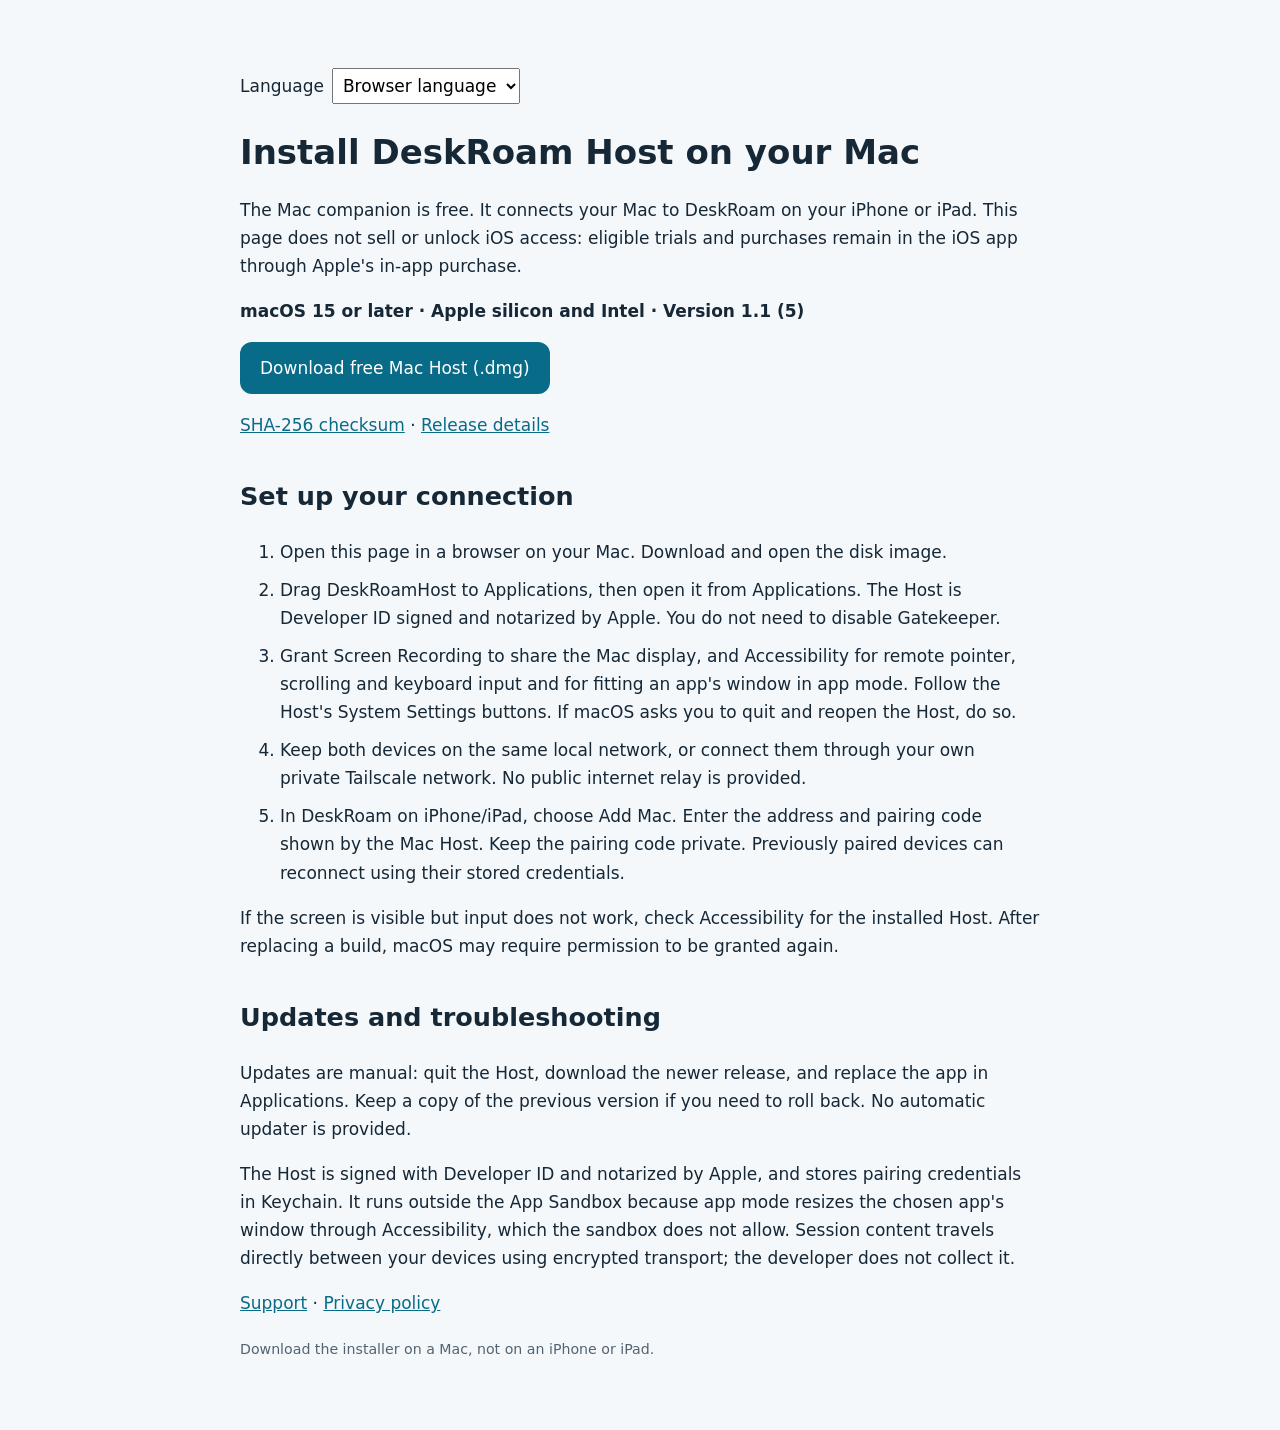
==== commit 1d363823: "Update DeskRoam Host 1.1 direct download and support pages" ====
--- a/host.html
+++ b/host.html
@@ -5,17 +5,17 @@
 <nav id="locale-controls" hidden><label for="locale" data-i18n="language">Language</label><select id="locale"><option value="auto" data-i18n="auto">Browser language</option><option value="en">English</option><option value="ko">한국어</option><option value="de">Deutsch</option><option value="fr">Français</option><option value="ja">日本語</option><option value="zh-Hans">简体中文</option></select></nav>
 <h1 data-i18n="heading">Install DeskRoam Host on your Mac</h1>
 <p data-i18n="intro">The Mac companion is free. It connects your Mac to DeskRoam on your iPhone or iPad. This page does not sell or unlock iOS access: eligible trials and purchases remain in the iOS app through Apple's in-app purchase.</p>
-<p><strong data-i18n="requirements">macOS 15 or later · Apple silicon and Intel · Version 1.0.1 (4)</strong></p>
-<a class="download" data-i18n="download" href="https://github.com/kelvin1024/deskroam-privacy/releases/download/host-v1.0.1-build4/DeskRoamHost-1.0.1-4.dmg">Download free Mac Host (.dmg)</a>
-<p><a data-i18n="checksum" href="https://github.com/kelvin1024/deskroam-privacy/releases/download/host-v1.0.1-build4/SHA256SUMS.txt">SHA-256 checksum</a> · <a data-i18n="release" href="https://github.com/kelvin1024/deskroam-privacy/releases/tag/host-v1.0.1-build4">Release details</a></p>
+<p><strong data-i18n="requirements">macOS 15 or later · Apple silicon and Intel · Version 1.1 (5)</strong></p>
+<a class="download" data-i18n="download" href="https://github.com/kelvin1024/deskroam-privacy/releases/download/host-v1.1-build5/DeskRoamHost-1.1-5.dmg">Download free Mac Host (.dmg)</a>
+<p><a data-i18n="checksum" href="https://github.com/kelvin1024/deskroam-privacy/releases/download/host-v1.1-build5/SHA256SUMS.txt">SHA-256 checksum</a> · <a data-i18n="release" href="https://github.com/kelvin1024/deskroam-privacy/releases/tag/host-v1.1-build5">Release details</a></p>
 <section><h2 data-i18n="setup">Set up your connection</h2><ol>
 <li data-i18n="step1">Open this page in a browser on your Mac. Download and open the disk image.</li>
 <li data-i18n="step2">Drag DeskRoamHost to Applications, then open it from Applications. The Host is Developer ID signed and notarized by Apple. You do not need to disable Gatekeeper.</li>
-<li data-i18n="step3">Grant Screen Recording to share the Mac display, and Accessibility for remote pointer, scrolling and keyboard input. Follow the Host's System Settings buttons. If macOS asks you to quit and reopen the Host, do so.</li>
+<li data-i18n="step3">Grant Screen Recording to share the Mac display, and Accessibility for remote pointer, scrolling and keyboard input and for fitting an app's window in app mode. Follow the Host's System Settings buttons. If macOS asks you to quit and reopen the Host, do so.</li>
 <li data-i18n="step4">Keep both devices on the same local network, or connect them through your own private Tailscale network. No public internet relay is provided.</li>
 <li data-i18n="step5">In DeskRoam on iPhone/iPad, choose Add Mac. Enter the address and pairing code shown by the Mac Host. Keep the pairing code private. Previously paired devices can reconnect using their stored credentials.</li>
 </ol><p data-i18n="input">If the screen is visible but input does not work, check Accessibility for the installed Host. After replacing a build, macOS may require permission to be granted again.</p></section>
-<section><h2 data-i18n="updates">Updates and troubleshooting</h2><p data-i18n="manual">Updates are manual: quit the Host, download the newer release, and replace the app in Applications. Keep a copy of the previous version if you need to roll back. No automatic updater is provided.</p><p data-i18n="privacy">The Host remains sandboxed and stores pairing credentials in Keychain. Session content travels directly between your devices using encrypted transport; the developer does not collect it.</p><p><a data-i18n="support" href="./support.html">Support</a> · <a data-i18n="policy" href="./">Privacy policy</a></p></section>
+<section><h2 data-i18n="updates">Updates and troubleshooting</h2><p data-i18n="manual">Updates are manual: quit the Host, download the newer release, and replace the app in Applications. Keep a copy of the previous version if you need to roll back. No automatic updater is provided.</p><p data-i18n="privacy">The Host is signed with Developer ID and notarized by Apple, and stores pairing credentials in Keychain. It runs outside the App Sandbox because app mode resizes the chosen app's window through Accessibility, which the sandbox does not allow. Session content travels directly between your devices using encrypted transport; the developer does not collect it.</p><p><a data-i18n="support" href="./support.html">Support</a> · <a data-i18n="policy" href="./">Privacy policy</a></p></section>
 <small data-i18n="footer">Download the installer on a Mac, not on an iPhone or iPad.</small></main>
 <script>
 'use strict';
@@ -24,80 +24,80 @@
     en: {
       title: 'Install DeskRoam Host', language: 'Language', auto: 'Browser language', heading: 'Install DeskRoam Host on your Mac',
       intro: "The Mac companion is free. It connects your Mac to DeskRoam on your iPhone or iPad. This page does not sell or unlock iOS access: eligible trials and purchases remain in the iOS app through Apple's in-app purchase.",
-      requirements: 'macOS 15 or later · Apple silicon and Intel · Version 1.0.1 (4)', download: 'Download free Mac Host (.dmg)', checksum: 'SHA-256 checksum', release: 'Release details', setup: 'Set up your connection',
+      requirements: 'macOS 15 or later · Apple silicon and Intel · Version 1.1 (5)', download: 'Download free Mac Host (.dmg)', checksum: 'SHA-256 checksum', release: 'Release details', setup: 'Set up your connection',
       step1: 'Open this page in a browser on your Mac. Download and open the disk image.',
       step2: 'Drag DeskRoamHost to Applications, then open it from Applications. The Host is Developer ID signed and notarized by Apple. You do not need to disable Gatekeeper.',
-      step3: "Grant Screen Recording to share the Mac display, and Accessibility for remote pointer, scrolling and keyboard input. Follow the Host's System Settings buttons. If macOS asks you to quit and reopen the Host, do so.",
+      step3: "Grant Screen Recording to share the Mac display, and Accessibility for remote pointer, scrolling and keyboard input and for fitting an app's window in app mode. Follow the Host's System Settings buttons. If macOS asks you to quit and reopen the Host, do so.",
       step4: 'Keep both devices on the same local network, or connect them through your own private Tailscale network. No public internet relay is provided.',
       step5: 'In DeskRoam on iPhone/iPad, choose Add Mac. Enter the address and pairing code shown by the Mac Host. Keep the pairing code private. Previously paired devices can reconnect using their stored credentials.',
       input: 'If the screen is visible but input does not work, check Accessibility for the installed Host. After replacing a build, macOS may require permission to be granted again.',
       updates: 'Updates and troubleshooting', manual: 'Updates are manual: quit the Host, download the newer release, and replace the app in Applications. Keep a copy of the previous version if you need to roll back. No automatic updater is provided.',
-      privacy: 'The Host remains sandboxed and stores pairing credentials in Keychain. Session content travels directly between your devices using encrypted transport; the developer does not collect it.', support: 'Support', policy: 'Privacy policy', footer: 'Download the installer on a Mac, not on an iPhone or iPad.'
+      privacy: "The Host is signed with Developer ID and notarized by Apple, and stores pairing credentials in Keychain. It runs outside the App Sandbox because app mode resizes the chosen app's window through Accessibility, which the sandbox does not allow. Session content travels directly between your devices using encrypted transport; the developer does not collect it.", support: 'Support', policy: 'Privacy policy', footer: 'Download the installer on a Mac, not on an iPhone or iPad.'
     },
     ko: {
       title: 'DeskRoam Host 설치', language: '언어', auto: '브라우저 언어', heading: 'Mac에 DeskRoam Host 설치하기',
       intro: 'Mac용 호스트는 무료입니다. iPhone 또는 iPad의 DeskRoam과 Mac을 연결합니다. 이용 대상에 해당하는 무료 체험과 구매는 iOS 앱에서 Apple 앱 내 구입으로 제공되며, 이 페이지에서는 결제하거나 iOS 앱 이용 권한을 구매하지 않습니다.',
-      requirements: 'macOS 15 이상 · Apple Silicon 및 Intel 지원 · 버전 1.0.1 (4)', download: '무료 Mac 호스트 다운로드 (.dmg)', checksum: 'SHA-256 체크섬', release: '출시 정보', setup: '연결 설정하기',
+      requirements: 'macOS 15 이상 · Apple Silicon 및 Intel 지원 · 버전 1.1 (5)', download: '무료 Mac 호스트 다운로드 (.dmg)', checksum: 'SHA-256 체크섬', release: '출시 정보', setup: '연결 설정하기',
       step1: 'Mac의 브라우저에서 이 페이지를 열고 설치 파일을 다운로드한 뒤 실행해 주세요.',
       step2: 'DeskRoamHost를 응용 프로그램 폴더로 드래그한 후 해당 폴더에서 실행해 주세요. Developer ID 서명과 Apple 공증을 거친 앱이며, Gatekeeper를 해제할 필요가 없습니다.',
-      step3: '화면 공유를 위해 화면 기록 권한을, 마우스·스크롤·키보드 원격 입력을 위해 손쉬운 사용 권한을 허용해 주세요. 호스트의 시스템 설정 버튼을 이용해 주세요. macOS에서 앱을 종료하고 다시 열도록 안내하면 따라 주세요.',
+      step3: '화면 공유를 위해 화면 기록 권한을, 마우스·스크롤·키보드 원격 입력과 앱 모드의 창 맞춤을 위해 손쉬운 사용 권한을 허용해 주세요. 호스트의 시스템 설정 버튼을 이용해 주세요. macOS에서 앱을 종료하고 다시 열도록 안내하면 따라 주세요.',
       step4: '두 기기를 같은 로컬 네트워크에 연결하거나 개인 Tailscale 네트워크를 사용해 주세요. 공개 인터넷 중계 서비스는 제공하지 않습니다.',
       step5: 'iPhone/iPad의 DeskRoam에서 Mac 추가를 선택하고, Mac 호스트에 표시된 주소와 페어링 코드를 입력해 주세요. 페어링 코드는 다른 사람에게 공개하지 마세요. 이미 페어링된 기기는 저장된 자격 증명으로 다시 연결할 수 있습니다.',
       input: '화면은 보이지만 입력이 되지 않으면 설치된 호스트의 손쉬운 사용 권한을 확인해 주세요. 앱을 교체한 후에는 macOS에서 권한을 다시 허용해야 할 수 있습니다.',
       updates: '업데이트 및 문제 해결', manual: '업데이트는 수동으로 진행합니다. 호스트를 종료하고 새 설치 파일을 다운로드한 뒤 응용 프로그램 폴더의 앱을 교체해 주세요. 이전 버전으로 돌아가야 한다면 기존 앱을 별도로 보관해 주세요. 자동 업데이트 기능은 제공하지 않습니다.',
-      privacy: '호스트는 샌드박스를 유지하며 페어링 자격 증명은 키체인에 저장합니다. 세션 데이터는 암호화되어 기기 사이에서 직접 전송되며 개발자가 수집하지 않습니다.', support: '지원', policy: '개인정보 처리방침', footer: '설치 파일은 iPhone이나 iPad가 아닌 Mac에서 다운로드해 주세요.'
+      privacy: '호스트는 Developer ID로 서명되고 Apple의 공증을 받았으며, 페어링 자격 증명은 키체인에 저장합니다. 앱 모드가 손쉬운 사용으로 선택한 앱의 창 크기를 바꾸는데 샌드박스에서는 이것이 허용되지 않아, 샌드박스 밖에서 실행됩니다. 세션 데이터는 암호화되어 기기 사이에서 직접 전송되며 개발자가 수집하지 않습니다.', support: '지원', policy: '개인정보 처리방침', footer: '설치 파일은 iPhone이나 iPad가 아닌 Mac에서 다운로드해 주세요.'
     },
     de: {
       title: 'DeskRoam Host installieren', language: 'Sprache', auto: 'Browsersprache', heading: 'DeskRoam Host auf Ihrem Mac installieren',
       intro: 'Die Mac-Begleitapp ist kostenlos. Sie verbindet Ihren Mac mit DeskRoam auf Ihrem iPhone oder iPad. Diese Seite verkauft oder aktiviert keinen iOS-Zugang: Verfügbare Testangebote und Käufe erfolgen weiterhin in der iOS-App über Apples In-App-Käufe.',
-      requirements: 'macOS 15 oder neuer · Apple Silicon und Intel · Version 1.0.1 (4)', download: 'Kostenlosen Mac-Host herunterladen (.dmg)', checksum: 'SHA-256-Prüfsumme', release: 'Versionsinformationen', setup: 'Verbindung einrichten',
+      requirements: 'macOS 15 oder neuer · Apple Silicon und Intel · Version 1.1 (5)', download: 'Kostenlosen Mac-Host herunterladen (.dmg)', checksum: 'SHA-256-Prüfsumme', release: 'Versionsinformationen', setup: 'Verbindung einrichten',
       step1: 'Öffnen Sie diese Seite im Browser auf Ihrem Mac. Laden Sie das Disk-Image herunter und öffnen Sie es.',
       step2: 'Ziehen Sie DeskRoamHost in den Ordner Programme und öffnen Sie die App dort. Der Host ist mit Developer ID signiert und von Apple notarisiert. Sie müssen Gatekeeper nicht deaktivieren.',
-      step3: 'Erlauben Sie die Bildschirmaufnahme zum Teilen des Mac-Bildschirms und die Bedienungshilfen für die Fernsteuerung von Mauszeiger, Scrollen und Tastatureingaben. Nutzen Sie die Schaltflächen für die Systemeinstellungen im Host. Falls macOS Sie zum Beenden und erneuten Öffnen auffordert, folgen Sie dieser Aufforderung.',
+      step3: 'Erlauben Sie die Bildschirmaufnahme zum Teilen des Mac-Bildschirms und die Bedienungshilfen für die Fernsteuerung von Mauszeiger, Scrollen und Tastatureingaben sowie zum Anpassen eines App-Fensters im App-Modus. Nutzen Sie die Schaltflächen für die Systemeinstellungen im Host. Falls macOS Sie zum Beenden und erneuten Öffnen auffordert, folgen Sie dieser Aufforderung.',
       step4: 'Verbinden Sie beide Geräte mit demselben lokalen Netzwerk oder über Ihr eigenes privates Tailscale-Netzwerk. Es wird kein öffentlicher Internet-Relay bereitgestellt.',
       step5: 'Wählen Sie in DeskRoam auf Ihrem iPhone/iPad „Mac hinzufügen“. Geben Sie die im Mac-Host angezeigte Adresse und den Kopplungscode ein. Halten Sie den Code geheim. Bereits gekoppelte Geräte können sich mit ihren gespeicherten Zugangsdaten erneut verbinden.',
       input: 'Wenn der Bildschirm sichtbar ist, aber Eingaben nicht funktionieren, prüfen Sie die Berechtigung für Bedienungshilfen des installierten Hosts. Nach dem Ersetzen einer Version kann macOS eine erneute Freigabe verlangen.',
       updates: 'Updates und Fehlerbehebung', manual: 'Updates erfolgen manuell: Beenden Sie den Host, laden Sie die neuere Version herunter und ersetzen Sie die App im Ordner Programme. Bewahren Sie bei Bedarf eine Kopie der vorherigen Version auf. Ein automatisches Updateprogramm wird nicht bereitgestellt.',
-      privacy: 'Der Host bleibt in einer Sandbox und speichert Kopplungsdaten im Schlüsselbund. Sitzungsinhalte werden verschlüsselt direkt zwischen Ihren Geräten übertragen; der Entwickler sammelt sie nicht.', support: 'Support', policy: 'Datenschutzerklärung', footer: 'Laden Sie das Installationsprogramm auf einem Mac herunter, nicht auf einem iPhone oder iPad.'
+      privacy: 'Der Host ist mit Developer ID signiert und von Apple notariell beglaubigt und speichert Kopplungsdaten im Schlüsselbund. Er läuft außerhalb der App-Sandbox, weil der App-Modus die Fenstergröße der gewählten App über die Bedienungshilfen ändert, was die Sandbox nicht erlaubt. Sitzungsinhalte werden verschlüsselt direkt zwischen Ihren Geräten übertragen; der Entwickler sammelt sie nicht.', support: 'Support', policy: 'Datenschutzerklärung', footer: 'Laden Sie das Installationsprogramm auf einem Mac herunter, nicht auf einem iPhone oder iPad.'
     },
     fr: {
       title: 'Installer DeskRoam Host', language: 'Langue', auto: 'Langue du navigateur', heading: 'Installer DeskRoam Host sur votre Mac',
       intro: 'L’app compagnon pour Mac est gratuite. Elle connecte votre Mac à DeskRoam sur votre iPhone ou iPad. Cette page ne vend ni ne débloque l’accès à iOS : les essais éligibles et les achats restent proposés dans l’app iOS via les achats intégrés Apple.',
-      requirements: 'macOS 15 ou version ultérieure · Apple Silicon et Intel · Version 1.0.1 (4)', download: 'Télécharger le Host Mac gratuit (.dmg)', checksum: 'Somme de contrôle SHA-256', release: 'Informations sur la version', setup: 'Configurer votre connexion',
+      requirements: 'macOS 15 ou version ultérieure · Apple Silicon et Intel · Version 1.1 (5)', download: 'Télécharger le Host Mac gratuit (.dmg)', checksum: 'Somme de contrôle SHA-256', release: 'Informations sur la version', setup: 'Configurer votre connexion',
       step1: 'Ouvrez cette page dans un navigateur sur votre Mac. Téléchargez et ouvrez l’image disque.',
       step2: 'Faites glisser DeskRoamHost dans Applications, puis ouvrez l’app depuis ce dossier. Le Host est signé avec Developer ID et notarié par Apple. Vous n’avez pas besoin de désactiver Gatekeeper.',
-      step3: 'Autorisez l’enregistrement de l’écran pour partager l’écran du Mac et l’accessibilité pour contrôler le pointeur, le défilement et la saisie au clavier à distance. Utilisez les boutons Réglages Système du Host. Si macOS vous demande de quitter puis de rouvrir le Host, suivez cette instruction.',
+      step3: 'Autorisez l’enregistrement de l’écran pour partager l’écran du Mac et l’accessibilité pour contrôler le pointeur, le défilement et la saisie au clavier à distance, et pour ajuster la fenêtre d’une app en mode app. Utilisez les boutons Réglages Système du Host. Si macOS vous demande de quitter puis de rouvrir le Host, suivez cette instruction.',
       step4: 'Connectez les deux appareils au même réseau local ou à votre propre réseau privé Tailscale. Aucun relais Internet public n’est fourni.',
       step5: 'Dans DeskRoam sur iPhone/iPad, choisissez « Ajouter un Mac ». Saisissez l’adresse et le code de jumelage affichés par le Host Mac. Gardez ce code confidentiel. Les appareils déjà jumelés peuvent se reconnecter avec leurs identifiants enregistrés.',
       input: 'Si l’écran est visible mais que la saisie ne fonctionne pas, vérifiez l’autorisation d’accessibilité du Host installé. Après le remplacement d’une version, macOS peut demander une nouvelle autorisation.',
       updates: 'Mises à jour et dépannage', manual: 'Les mises à jour sont manuelles : quittez le Host, téléchargez la nouvelle version et remplacez l’app dans Applications. Conservez une copie de la version précédente si vous souhaitez pouvoir revenir en arrière. Aucun programme de mise à jour automatique n’est fourni.',
-      privacy: 'Le Host reste en environnement sandbox et conserve les identifiants de jumelage dans le trousseau. Le contenu des sessions est transmis directement entre vos appareils via une connexion chiffrée ; le développeur ne le collecte pas.', support: 'Assistance', policy: 'Politique de confidentialité', footer: 'Téléchargez le programme d’installation sur un Mac, et non sur un iPhone ou iPad.'
+      privacy: 'Le Host est signé avec Developer ID et notarié par Apple, et conserve les identifiants de jumelage dans le trousseau. Il s’exécute hors de l’App Sandbox, car le mode app redimensionne la fenêtre de l’app choisie via l’accessibilité, ce que la sandbox n’autorise pas. Le contenu des sessions est transmis directement entre vos appareils via une connexion chiffrée ; le développeur ne le collecte pas.', support: 'Assistance', policy: 'Politique de confidentialité', footer: 'Téléchargez le programme d’installation sur un Mac, et non sur un iPhone ou iPad.'
     },
     ja: {
       title: 'DeskRoam Hostのインストール', language: '言語', auto: 'ブラウザの言語', heading: 'MacにDeskRoam Hostをインストール',
       intro: 'Mac用のホストは無料です。MacとiPhoneまたはiPadのDeskRoamを接続します。このページではiOSアプリの利用権を販売・解除しません。対象となる無料トライアルと購入は、引き続きiOSアプリ内でAppleのアプリ内課金を通じて提供されます。',
-      requirements: 'macOS 15以降 · Apple SiliconとIntelに対応 · バージョン1.0.1 (4)', download: '無料のMacホストをダウンロード (.dmg)', checksum: 'SHA-256チェックサム', release: 'リリース情報', setup: '接続の設定',
+      requirements: 'macOS 15以降 · Apple SiliconとIntelに対応 · バージョン1.1 (5)', download: '無料のMacホストをダウンロード (.dmg)', checksum: 'SHA-256チェックサム', release: 'リリース情報', setup: '接続の設定',
       step1: 'Macのブラウザでこのページを開き、ディスクイメージをダウンロードして開いてください。',
       step2: 'DeskRoamHostを「アプリケーション」フォルダにドラッグし、そのフォルダから起動してください。ホストはDeveloper IDで署名され、Appleの公証を受けています。Gatekeeperを無効にする必要はありません。',
-      step3: 'Macの画面を共有するには「画面収録」を、ポインタ・スクロール・キーボードを遠隔操作するには「アクセシビリティ」を許可してください。ホストのシステム設定ボタンをご利用ください。macOSから終了して再度開くよう求められた場合は、その案内に従ってください。',
+      step3: 'Macの画面を共有するには「画面収録」を、ポインタ・スクロール・キーボードの遠隔操作とアプリモードでのウインドウ調整には「アクセシビリティ」を許可してください。ホストのシステム設定ボタンをご利用ください。macOSから終了して再度開くよう求められた場合は、その案内に従ってください。',
       step4: '両方のデバイスを同じローカルネットワークに接続するか、ご自身のプライベートなTailscaleネットワークをご利用ください。公開インターネット中継サービスは提供していません。',
       step5: 'iPhone/iPadのDeskRoamで「Macを追加」を選び、Macホストに表示されたアドレスとペアリングコードを入力してください。コードは他の人に公開しないでください。ペアリング済みのデバイスは、保存された認証情報で再接続できます。',
       input: '画面は表示されても入力できない場合は、インストール済みホストのアクセシビリティ権限をご確認ください。アプリを置き換えた後は、macOSで権限の再許可が必要になる場合があります。',
       updates: 'アップデートとトラブルシューティング', manual: 'アップデートは手動です。ホストを終了し、新しいリリースをダウンロードして「アプリケーション」フォルダのアプリを置き換えてください。元に戻す必要がある場合に備えて、以前のバージョンを保管してください。自動アップデート機能は提供していません。',
-      privacy: 'ホストはサンドボックスを維持し、ペアリングの認証情報をキーチェーンに保存します。セッションの内容は暗号化され、デバイス間で直接送信されます。開発者は収集しません。', support: 'サポート', policy: 'プライバシーポリシー', footer: 'インストーラはiPhoneやiPadではなく、Macでダウンロードしてください。'
+      privacy: 'ホストはDeveloper IDで署名され、Appleの公証を受けており、ペアリングの認証情報をキーチェーンに保存します。アプリモードはアクセシビリティを使って選んだアプリのウインドウの大きさを変えますが、サンドボックスではこれが許可されないため、サンドボックスの外で動作します。セッションの内容は暗号化され、デバイス間で直接送信されます。開発者は収集しません。', support: 'サポート', policy: 'プライバシーポリシー', footer: 'インストーラはiPhoneやiPadではなく、Macでダウンロードしてください。'
     },
     'zh-Hans': {
       title: '安装DeskRoam Host', language: '语言', auto: '浏览器语言', heading: '在Mac上安装DeskRoam Host',
       intro: 'Mac端主机应用免费提供，可将您的Mac连接到iPhone或iPad上的DeskRoam。本页面不出售或解锁iOS应用的使用权限：符合条件的试用和购买仍通过iOS应用内的Apple App内购买提供。',
-      requirements: 'macOS 15或更高版本 · 支持Apple Silicon和Intel · 版本1.0.1 (4)', download: '下载免费Mac主机 (.dmg)', checksum: 'SHA-256校验和', release: '版本详情', setup: '设置连接',
+      requirements: 'macOS 15或更高版本 · 支持Apple Silicon和Intel · 版本1.1 (5)', download: '下载免费Mac主机 (.dmg)', checksum: 'SHA-256校验和', release: '版本详情', setup: '设置连接',
       step1: '请在Mac的浏览器中打开此页面，下载并打开磁盘映像。',
       step2: '请将DeskRoamHost拖入“应用程序”文件夹，然后从该文件夹打开。主机应用已使用Developer ID签名并通过Apple公证，无需关闭Gatekeeper。',
-      step3: '请允许“屏幕录制”以共享Mac屏幕，并允许“辅助功能”以远程控制指针、滚动和键盘输入。请使用主机中的系统设置按钮。如果macOS要求退出并重新打开主机，请按照提示操作。',
+      step3: '请允许“屏幕录制”以共享Mac屏幕，并允许“辅助功能”以远程控制指针、滚动和键盘输入，以及在应用模式下调整应用窗口。请使用主机中的系统设置按钮。如果macOS要求退出并重新打开主机，请按照提示操作。',
       step4: '请将两台设备连接到同一本地网络，或使用您自己的私有Tailscale网络。不提供公共互联网中继服务。',
       step5: '请在iPhone/iPad的DeskRoam中选择“添加Mac”，输入Mac主机显示的地址和配对码。请勿向他人公开配对码。已配对的设备可以使用已保存的凭据重新连接。',
       input: '如果能看到屏幕但无法输入，请检查已安装主机的辅助功能权限。替换应用版本后，macOS可能要求重新授予权限。',
       updates: '更新与故障排查', manual: '更新需要手动操作：请退出主机，下载新版本，并替换“应用程序”文件夹中的应用。如需回退，请保留旧版本的副本。不提供自动更新程序。',
-      privacy: '主机保留沙盒保护，并将配对凭据存储在钥匙串中。会话内容通过加密连接在您的设备之间直接传输，开发者不会收集这些内容。', support: '支持', policy: '隐私政策', footer: '请在Mac上下载安装程序，而不是在iPhone或iPad上下载。'
+      privacy: '主机使用Developer ID签名并经过Apple公证，配对凭据存储在钥匙串中。应用模式需要通过辅助功能调整所选应用的窗口大小，而沙盒不允许这样做，因此主机在沙盒之外运行。会话内容通过加密连接在您的设备之间直接传输，开发者不会收集这些内容。', support: '支持', policy: '隐私政策', footer: '请在Mac上下载安装程序，而不是在iPhone或iPad上下载。'
     }
   };
   function supportedLocale(value) {
